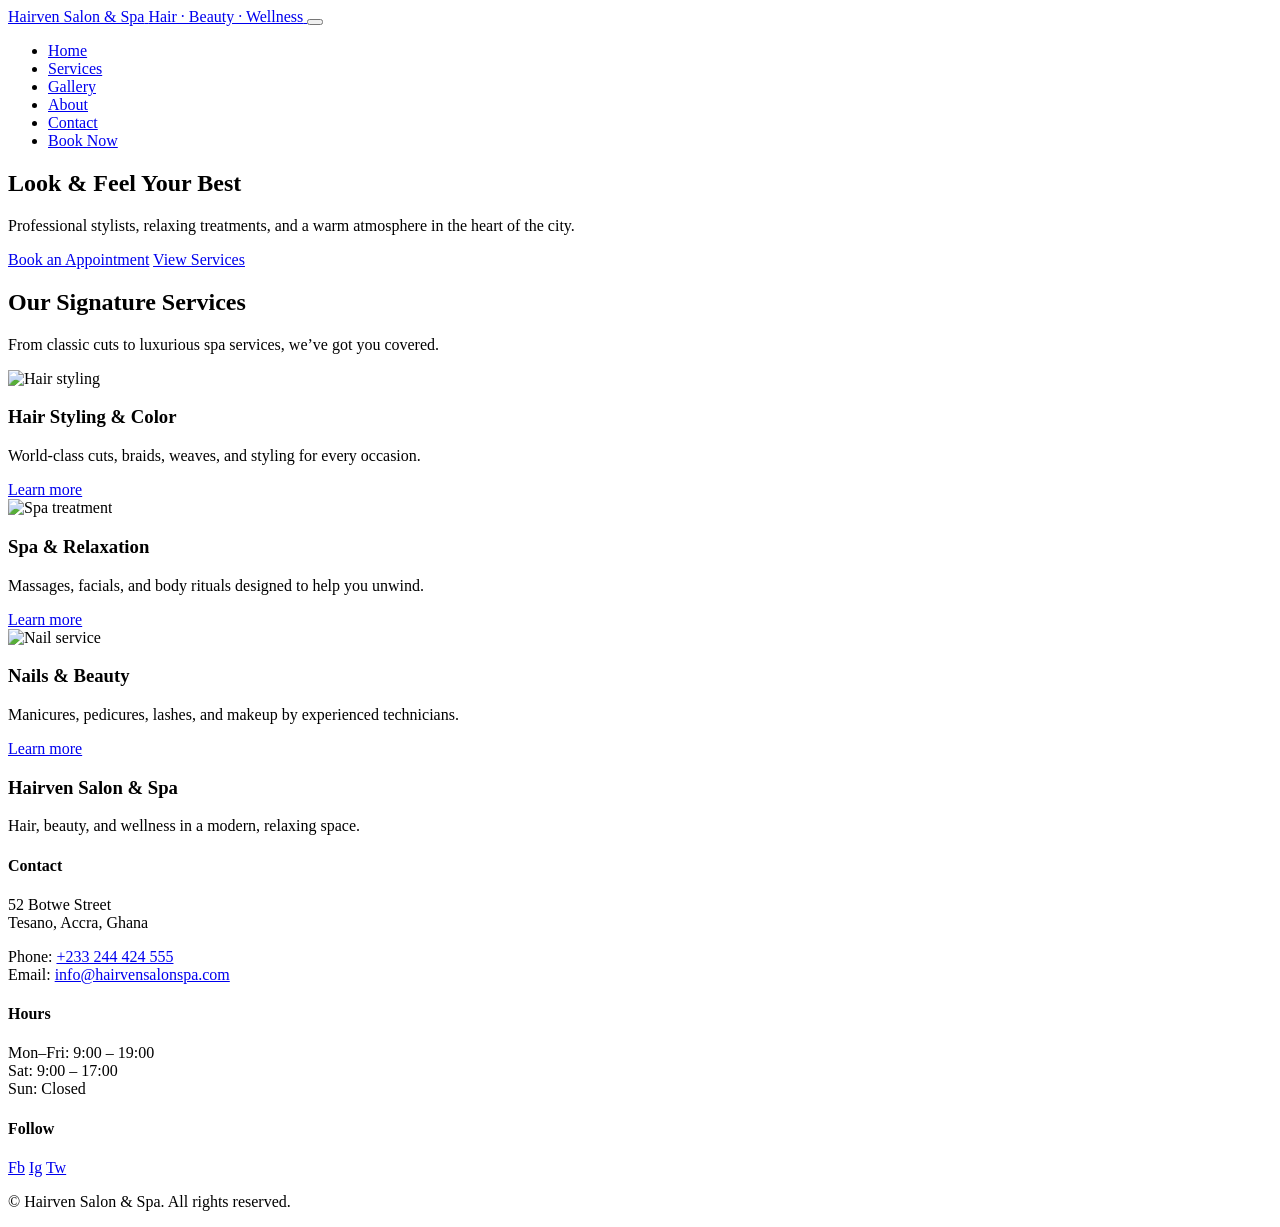
==== index.html @ 0d7adebd "Add signature services section for homepage" ====
<!DOCTYPE html>
<html lang="en">
<head>
  <meta charset="UTF-8" />
  <title>Hairven Salon & Spa – Home</title>
  <meta name="viewport" content="width=device-width, initial-scale=1" />
  <meta name="description" content="Premium salon and spa services for hair, beauty, and wellness." />

  <link rel="stylesheet" href="css/style.css" />
</head>
<body>

  <!-- Navbar -->
  <header class="site-header">
    <div class="container header-inner">
      <a href="index.html" class="logo">
        <span class="logo-main">Hairven Salon &amp; Spa</span>
        <span class="logo-sub">Hair · Beauty · Wellness</span>
      </a>

      <button class="nav-toggle" aria-label="Open navigation" aria-expanded="false">
        <span class="nav-toggle-bar"></span>
        <span class="nav-toggle-bar"></span>
        <span class="nav-toggle-bar"></span>
      </button>

      <nav class="site-nav" aria-label="Main navigation">
        <ul>
          <li><a href="index.html" class="active">Home</a></li>
          <li><a href="services.html">Services</a></li>
          <li><a href="gallery.html">Gallery</a></li>
          <li><a href="about.html">About</a></li>
          <li><a href="contact.html">Contact</a></li>
          <li><a href="booking.html" class="btn btn-small">Book Now</a></li>
        </ul>
      </nav>
    </div>
  </header>

  <!-- Hero section -->
  <section class="hero">
    <div class="hero-overlay"></div>
    <div class="container hero-content">
      <h1>Look &amp; Feel Your Best</h1>
      <p>Professional stylists, relaxing treatments, and a warm atmosphere in the heart of the city.</p>
      <div class="hero-actions">
        <a href="booking.html" class="btn">Book an Appointment</a>
        <a href="services.html" class="btn btn-outline">View Services</a>
      </div>
    </div>
  </section>

   <!-- Highlights / Key services -->
  <section class="section">
    <div class="container">
      <header class="section-header">
        <h2>Our Signature Services</h2>
        <p>From classic cuts to luxurious spa services, we’ve got you covered.</p>
      </header>

      <div class="cards-grid">
        <article class="card">
          <img src="images/service-hair.jpg" alt="Hair styling" />
          <div class="card-body">
            <h3>Hair Styling &amp; Color</h3>
            <p>World-class cuts, braids, weaves, and styling for every occasion.</p>
            <a href="services.html#hair" class="card-link">Learn more</a>
          </div>
        </article>

        <article class="card">
          <img src="images/service-spa.jpg" alt="Spa treatment" />
          <div class="card-body">
            <h3>Spa &amp; Relaxation</h3>
            <p>Massages, facials, and body rituals designed to help you unwind.</p>
            <a href="services.html#spa" class="card-link">Learn more</a>
          </div>
        </article>

        <article class="card">
          <img src="images/service-nails.jpg" alt="Nail service" />
          <div class="card-body">
            <h3>Nails &amp; Beauty</h3>
            <p>Manicures, pedicures, lashes, and makeup by experienced technicians.</p>
            <a href="services.html#beauty" class="card-link">Learn more</a>
          </div>
        </article>
      </div>
    </div>
  </section>

  <!-- Footer -->
  <footer class="site-footer">
    <div class="container footer-inner">
      <div class="footer-col">
        <h3>Hairven Salon &amp; Spa</h3>
        <p>Hair, beauty, and wellness in a modern, relaxing space.</p>
      </div>

      <div class="footer-col">
        <h4>Contact</h4>
        <p>52 Botwe Street<br />Tesano, Accra, Ghana</p>
        <p>Phone: <a href="tel:+233244424555">+233 244 424 555</a><br />Email: <a href="mailto:info@hairvensalonspa.com">info@hairvensalonspa.com</a></p>
      </div>

      <div class="footer-col">
        <h4>Hours</h4>
        <p>Mon–Fri: 9:00 – 19:00<br />Sat: 9:00 – 17:00<br />Sun: Closed</p>
      </div>

      <div class="footer-col">
        <h4>Follow</h4>
        <div class="footer-social">
          <a href="https://facebook.com/hairvensalonspa" aria-label="Facebook">Fb</a>
          <a href="https://instagram.com/hairvensalonspa" aria-label="Instagram">Ig</a>
          <a href="https://twitter.com/hairvensalonspa" aria-label="Twitter">Tw</a>
        </div>
      </div>
    </div>

    <div class="footer-bottom">
      <div class="container">
        <p>&copy; <span id="year"></span> Hairven Salon &amp; Spa. All rights reserved.</p>
      </div>
    </div>
  </footer>

  <script src="js/script.js"></script>
</body>
</html>
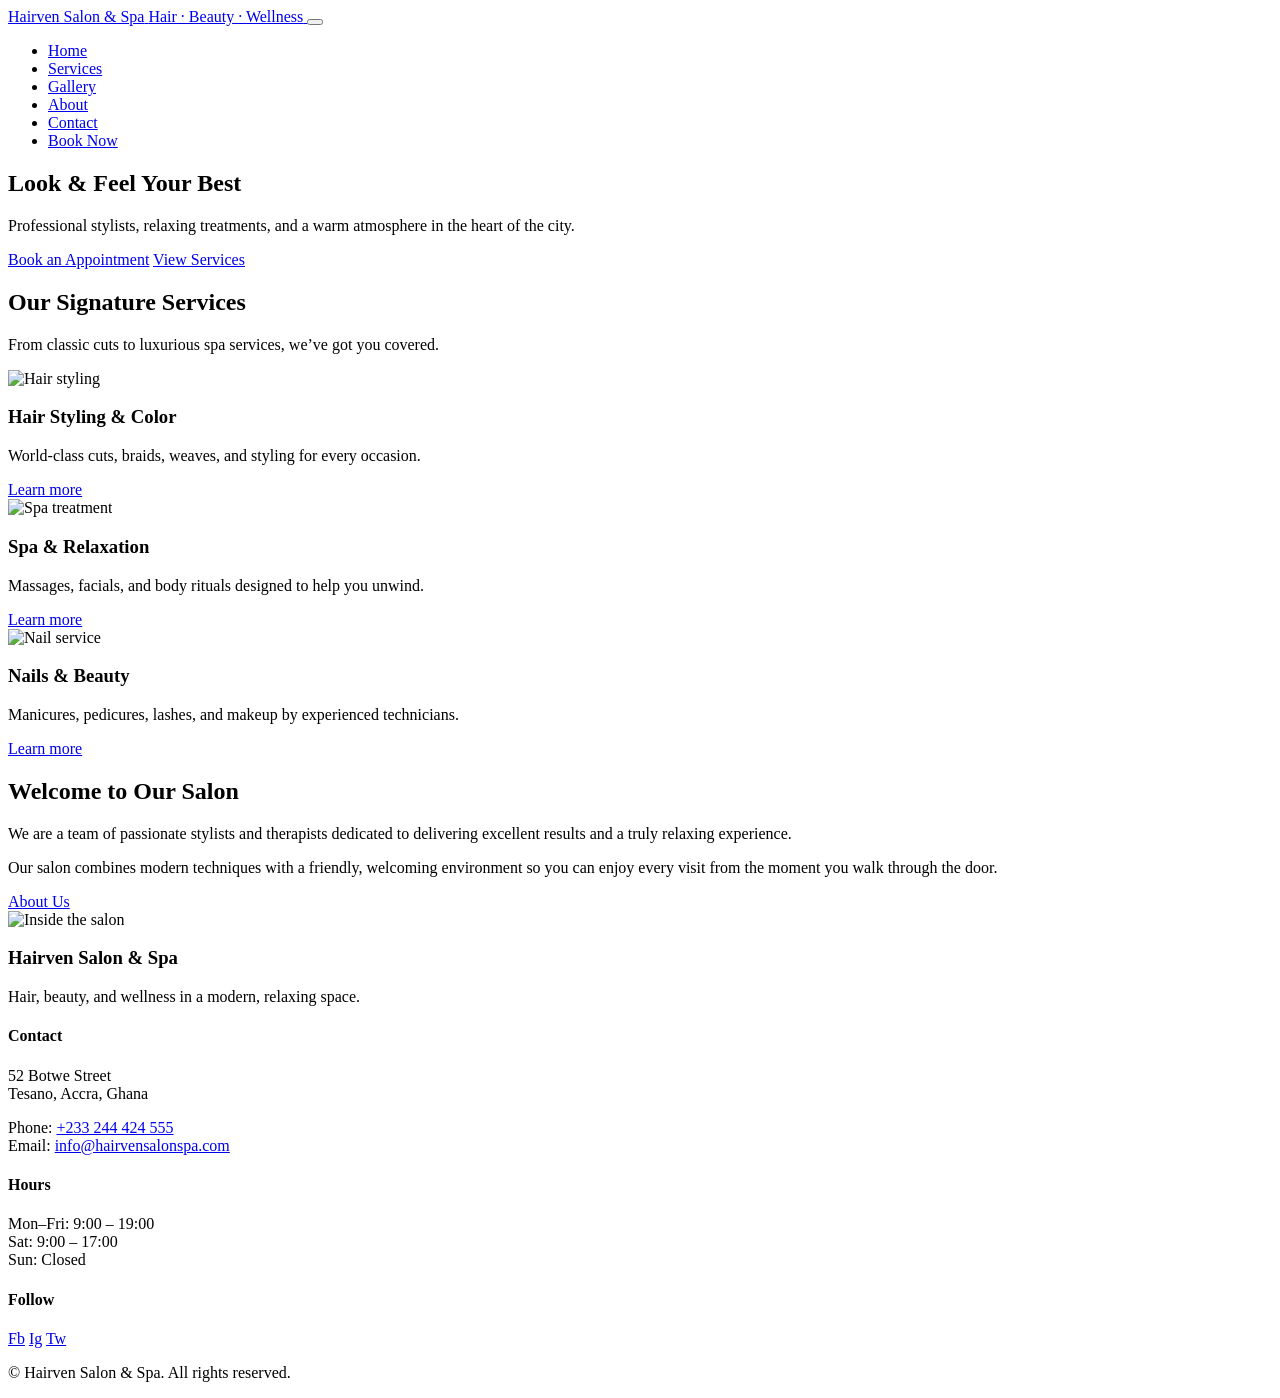
==== commit a771ffc6: "Add about us preview section" ====
--- a/index.html
+++ b/index.html
@@ -50,7 +50,7 @@
     </div>
   </section>
 
-   <!-- Highlights / Key services -->
+   <!-- Signature services -->
   <section class="section">
     <div class="container">
       <header class="section-header">
@@ -85,6 +85,27 @@
             <a href="services.html#beauty" class="card-link">Learn more</a>
           </div>
         </article>
+      </div>
+    </div>
+  </section>
+
+    <!-- About preview -->
+  <section class="section section-alt">
+    <div class="container split">
+      <div class="split-text">
+        <h2>Welcome to Our Salon</h2>
+        <p>
+          We are a team of passionate stylists and therapists dedicated to delivering
+          excellent results and a truly relaxing experience.
+        </p>
+        <p>
+          Our salon combines modern techniques with a friendly, welcoming environment
+          so you can enjoy every visit from the moment you walk through the door.
+        </p>
+        <a href="about.html" class="btn btn-outline">About Us</a>
+      </div>
+      <div class="split-media">
+        <img src="images/about-preview.jpg" alt="Inside the salon" />
       </div>
     </div>
   </section>
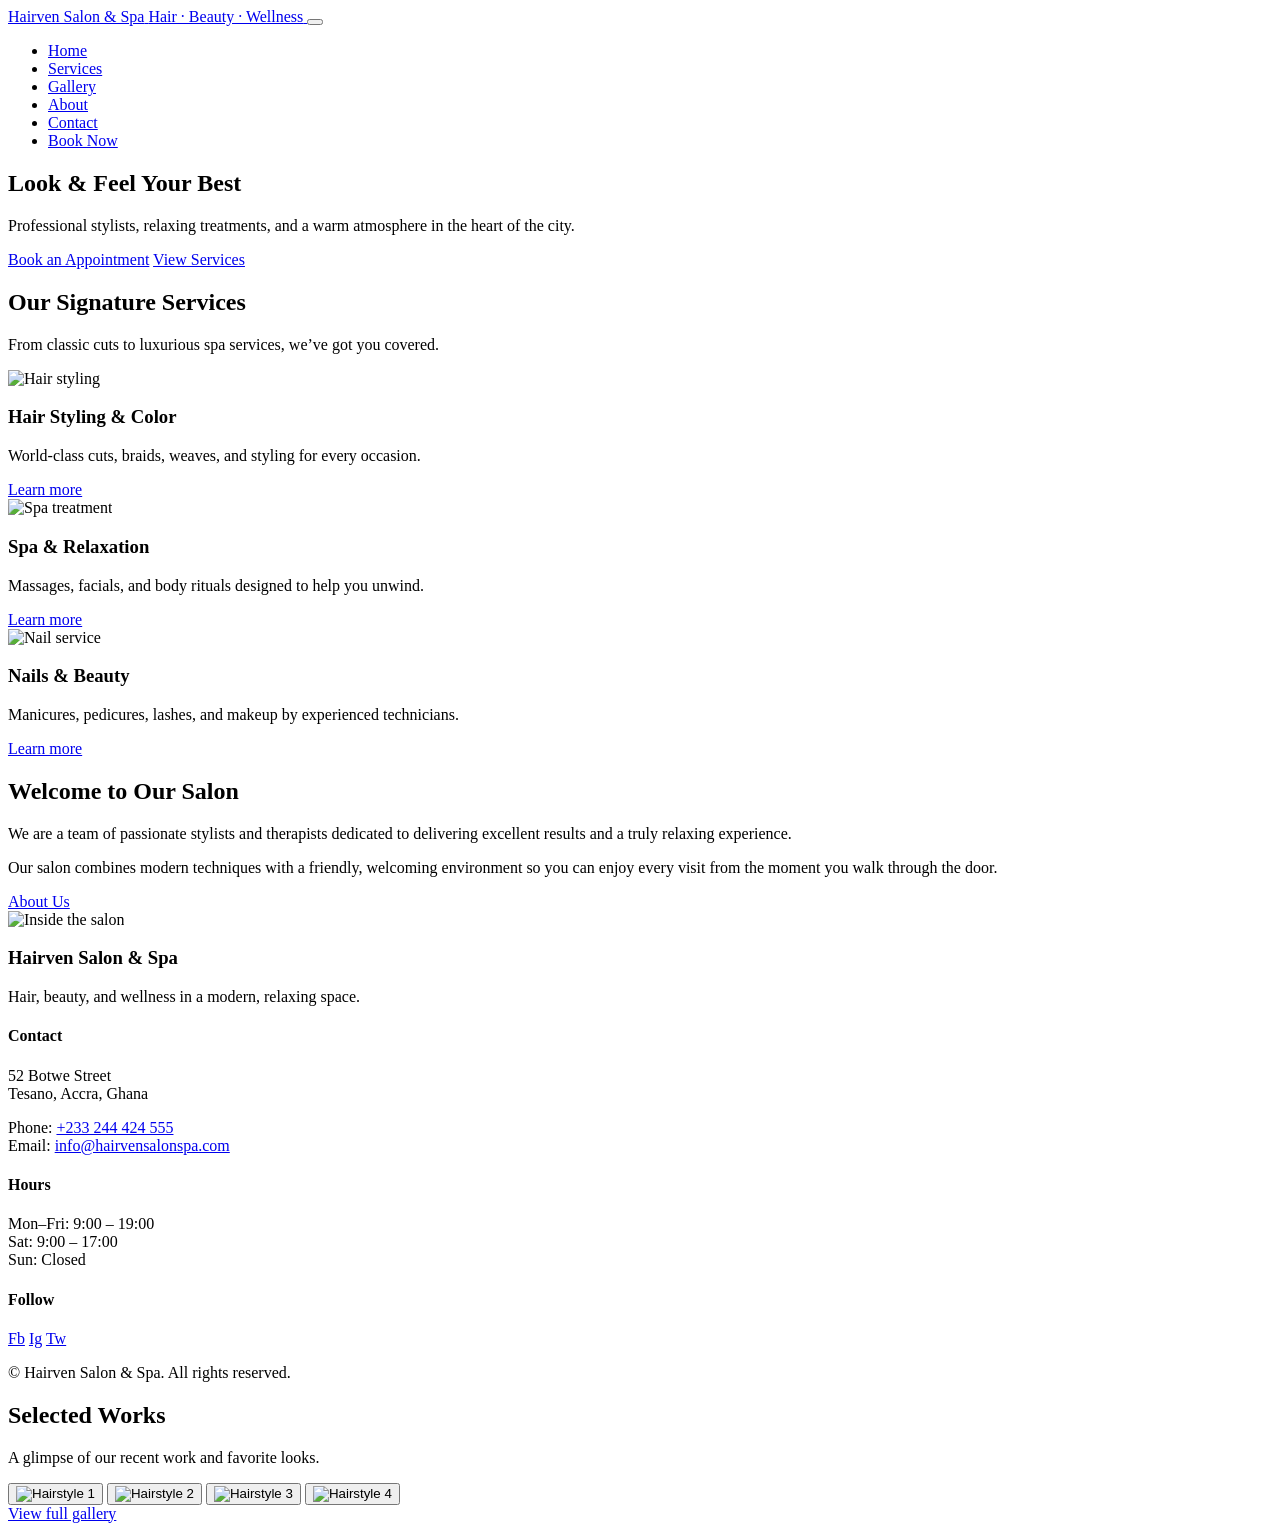
==== commit c9414ab5: "Add mini gallery of selected works to homepage" ====
--- a/index.html
+++ b/index.html
@@ -89,7 +89,7 @@
     </div>
   </section>
 
-    <!-- About preview -->
+    <!-- About Us preview -->
   <section class="section section-alt">
     <div class="container split">
       <div class="split-text">
@@ -146,6 +146,33 @@
     </div>
   </footer>
 
+    <!-- Mini Gallery -->
+  <section class="section">
+    <div class="container">
+      <header class="section-header">
+        <h2>Selected Works</h2>
+        <p>A glimpse of our recent work and favorite looks.</p>
+      </header>
+      <div class="gallery-row">
+        <button class="gallery-thumb" data-gallery="home" data-index="0">
+          <img src="images/gallery-1.jpg" alt="Hairstyle 1" />
+        </button>
+        <button class="gallery-thumb" data-gallery="home" data-index="1">
+          <img src="images/gallery-2.jpg" alt="Hairstyle 2" />
+        </button>
+        <button class="gallery-thumb" data-gallery="home" data-index="2">
+          <img src="images/gallery-3.jpg" alt="Hairstyle 3" />
+        </button>
+        <button class="gallery-thumb" data-gallery="home" data-index="3">
+          <img src="images/gallery-4.jpg" alt="Hairstyle 4" />
+        </button>
+      </div>
+      <div class="text-center">
+        <a href="gallery.html" class="btn btn-outline">View full gallery</a>
+      </div>
+    </div>
+  </section>
+
   <script src="js/script.js"></script>
 </body>
 </html>
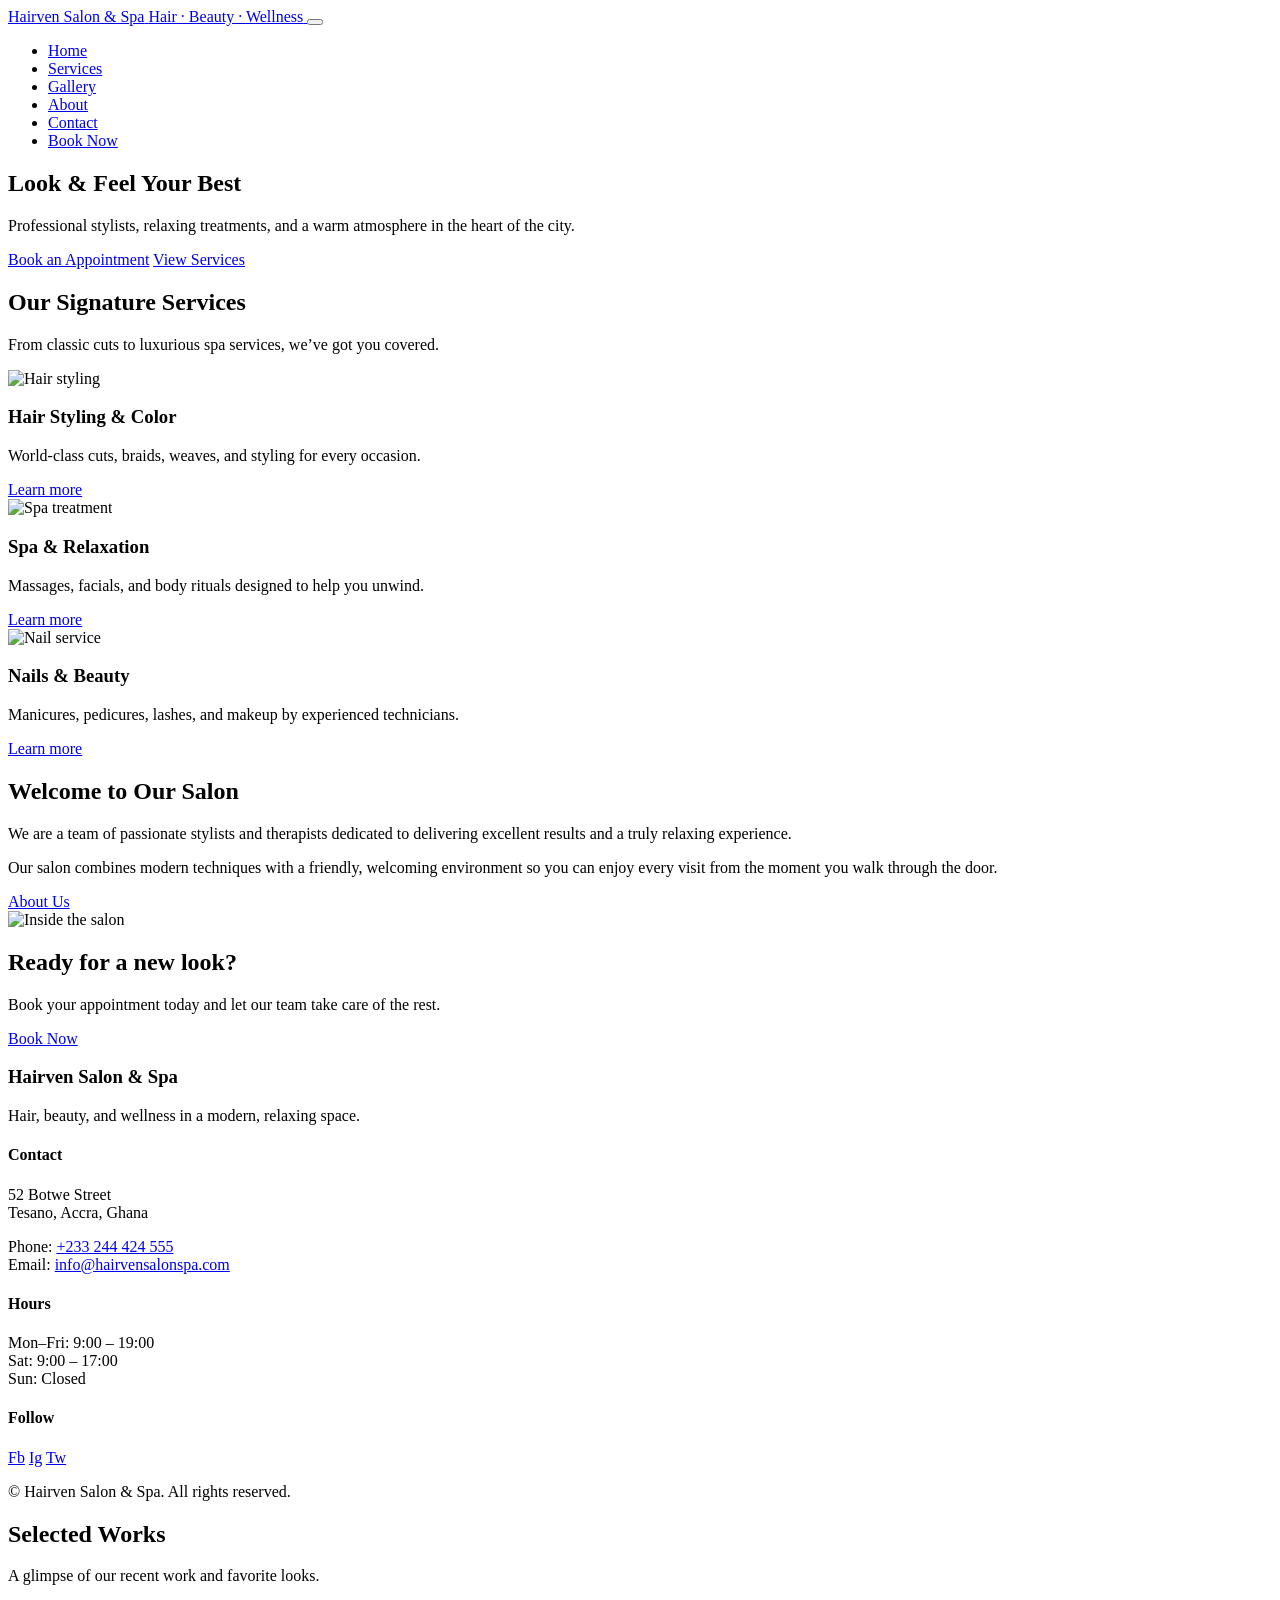
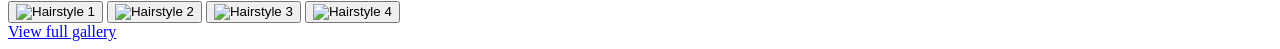
==== commit aae8600c: "Add CTA section on homepage" ====
--- a/index.html
+++ b/index.html
@@ -110,6 +110,18 @@
     </div>
   </section>
 
+
+  <!-- Call to action -->
+  <section class="section cta-section">
+    <div class="container cta-inner">
+      <div>
+        <h2>Ready for a new look?</h2>
+        <p>Book your appointment today and let our team take care of the rest.</p>
+      </div>
+      <a href="booking.html" class="btn btn-light">Book Now</a>
+    </div>
+  </section>
+
   <!-- Footer -->
   <footer class="site-footer">
     <div class="container footer-inner">
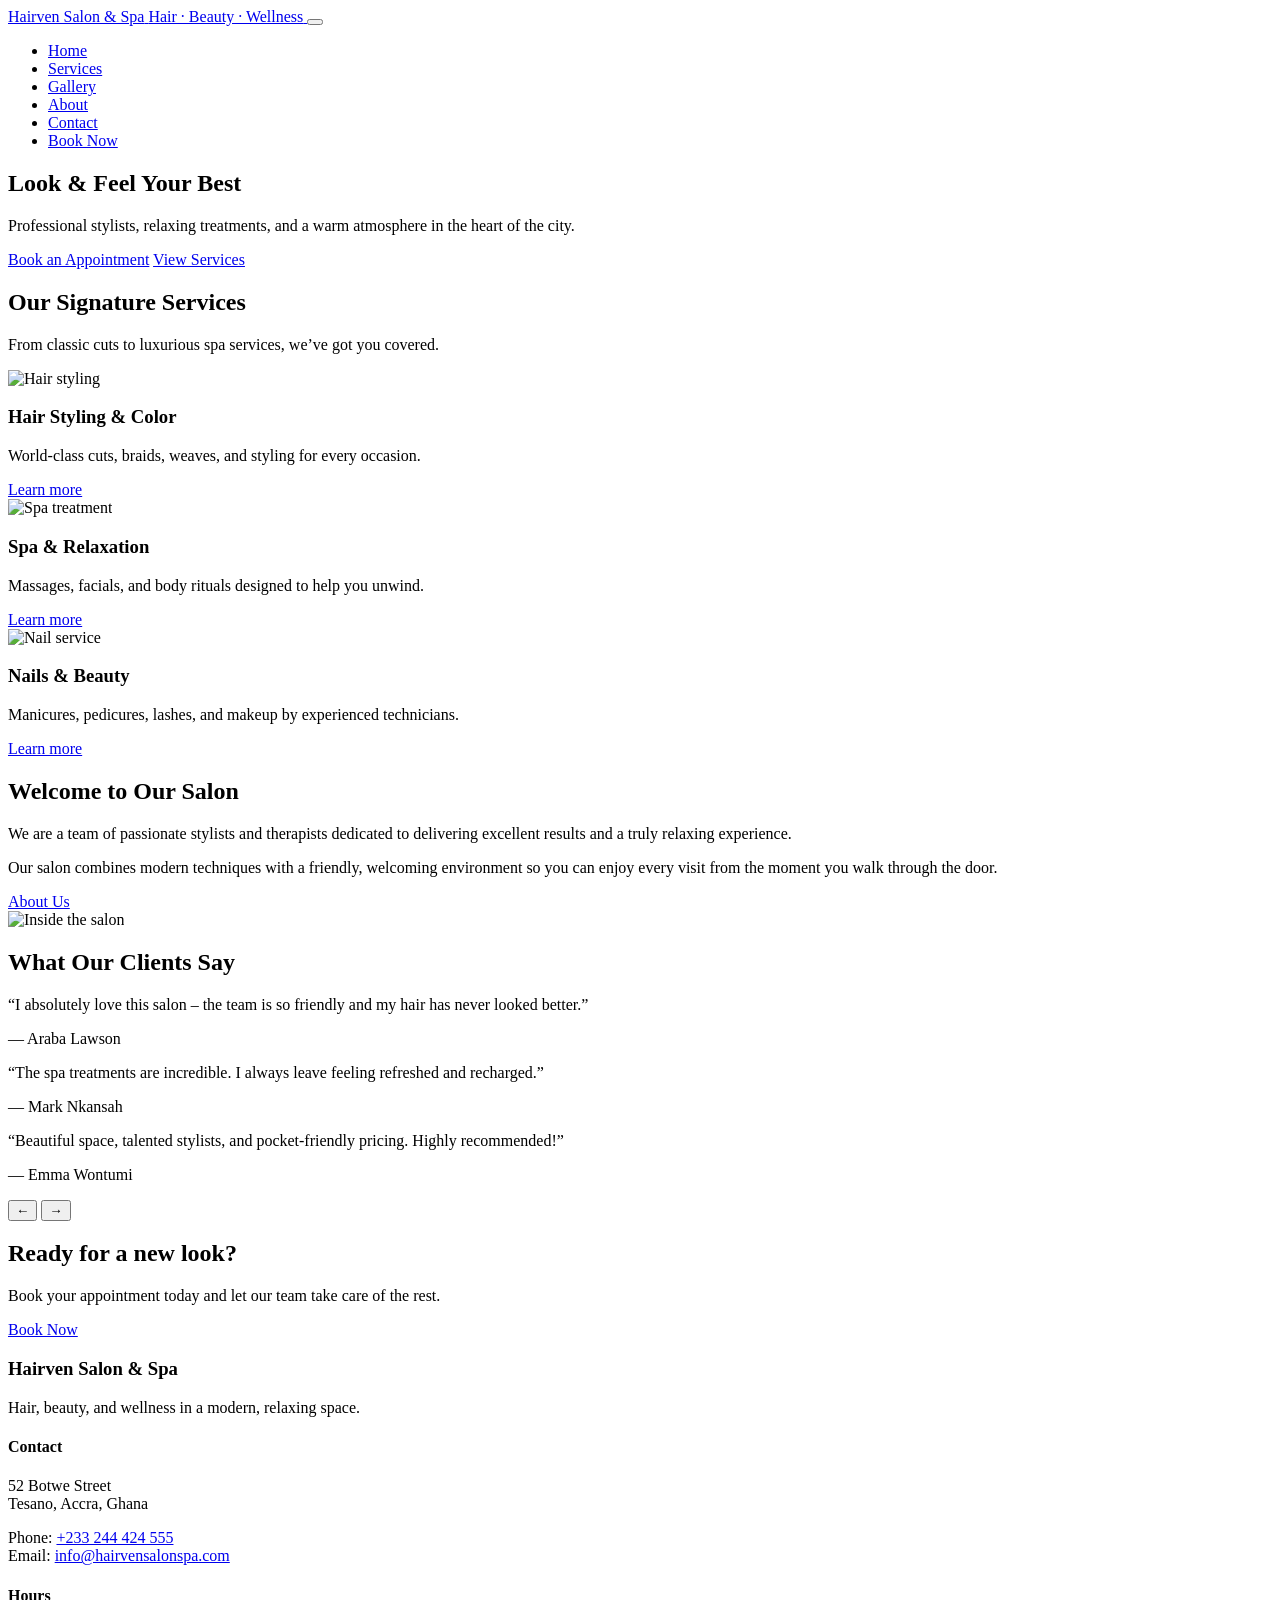
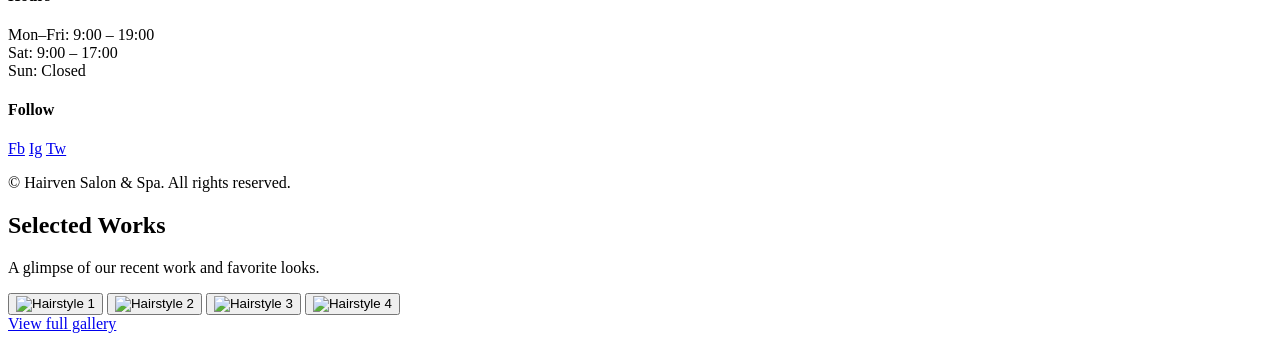
==== commit 9eab6487: "Add testimonial section to homepage" ====
--- a/index.html
+++ b/index.html
@@ -110,6 +110,43 @@
     </div>
   </section>
 
+  <!-- Testimonials -->
+  <section class="section section-alt">
+    <div class="container">
+      <header class="section-header">
+        <h2>What Our Clients Say</h2>
+      </header>
+
+      <div class="testimonial-slider" data-slider>
+        <article class="testimonial-slide active">
+          <p class="testimonial-text">
+            “I absolutely love this salon – the team is so friendly and my hair has never looked better.”
+          </p>
+          <p class="testimonial-author">— Araba Lawson</p>
+        </article>
+
+        <article class="testimonial-slide">
+          <p class="testimonial-text">
+            “The spa treatments are incredible. I always leave feeling refreshed and recharged.”
+          </p>
+          <p class="testimonial-author">— Mark Nkansah</p>
+        </article>
+
+        <article class="testimonial-slide">
+          <p class="testimonial-text">
+            “Beautiful space, talented stylists, and pocket-friendly pricing. Highly recommended!”
+          </p>
+          <p class="testimonial-author">— Emma Wontumi</p>
+        </article>
+
+        <div class="testimonial-controls">
+          <button class="slider-prev" aria-label="Previous testimonial">&larr;</button>
+          <button class="slider-next" aria-label="Next testimonial">&rarr;</button>
+        </div>
+      </div>
+    </div>
+  </section>
+
 
   <!-- Call to action -->
   <section class="section cta-section">
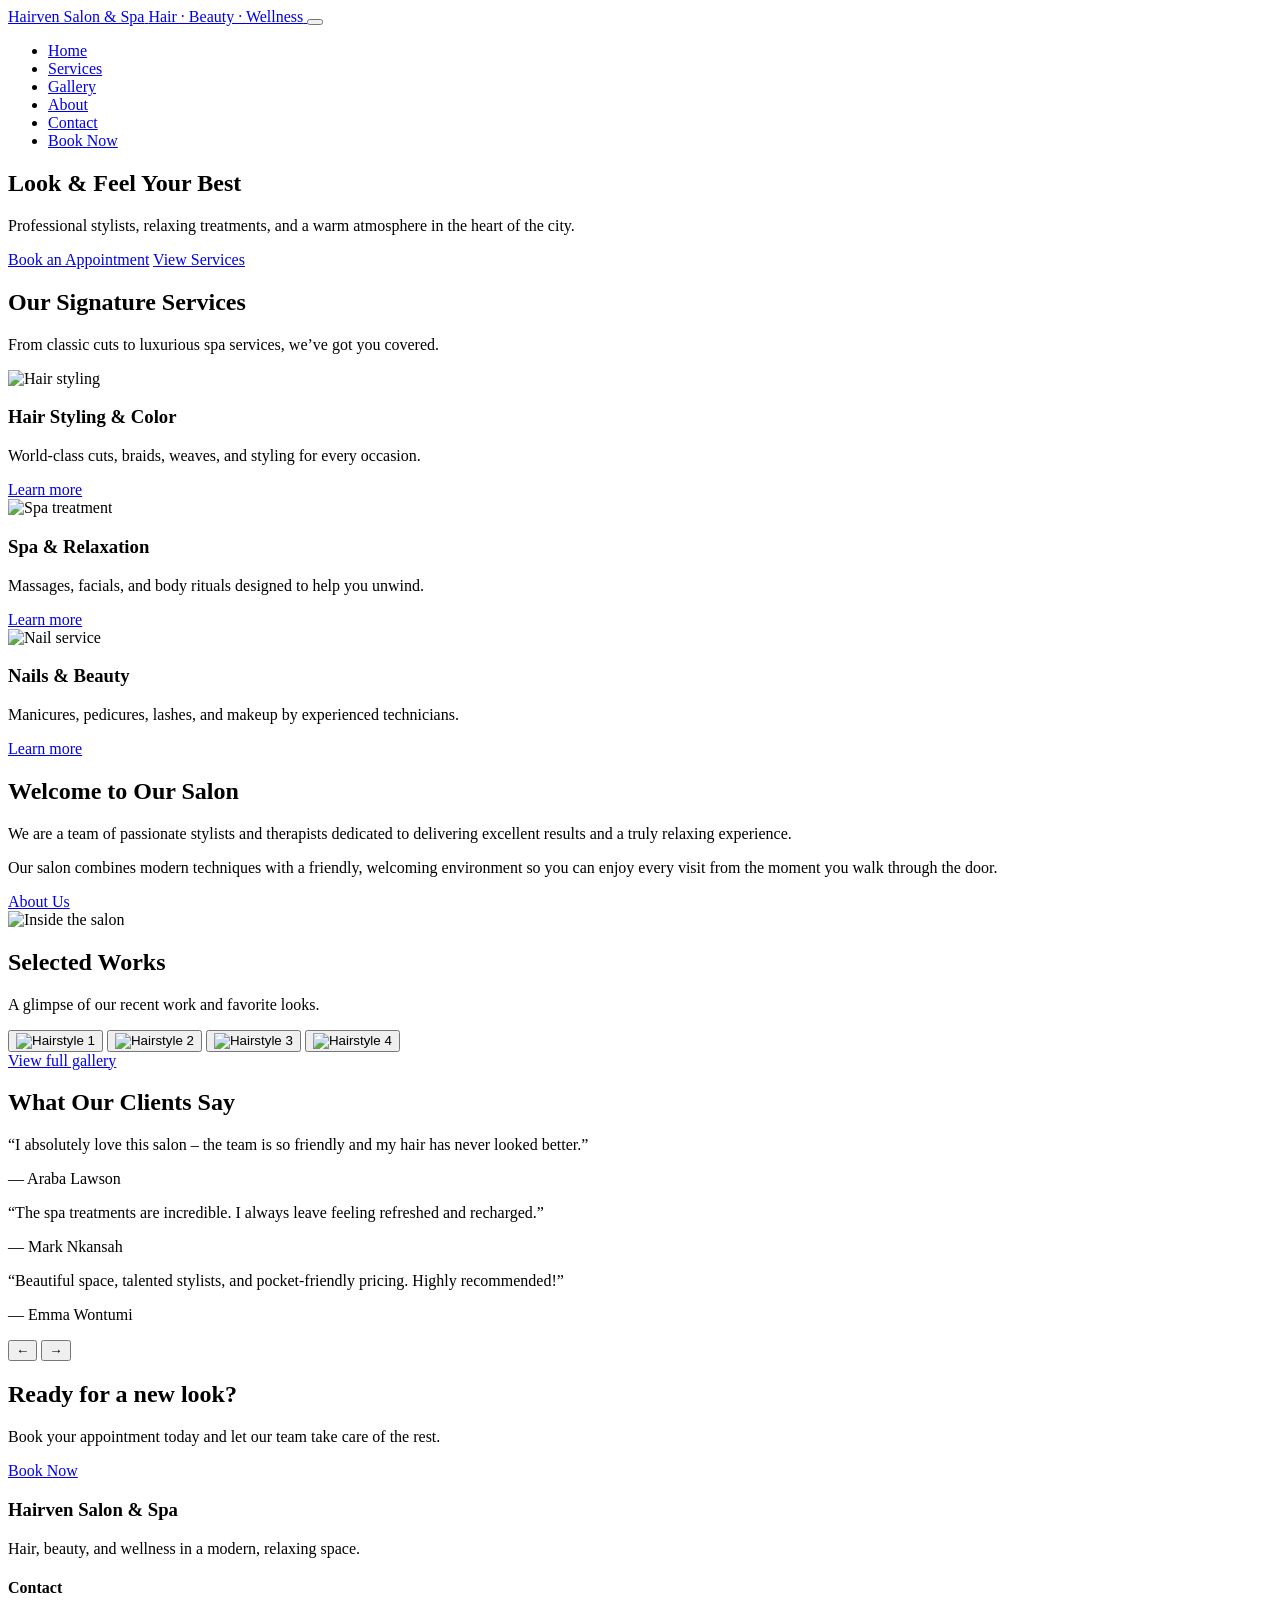
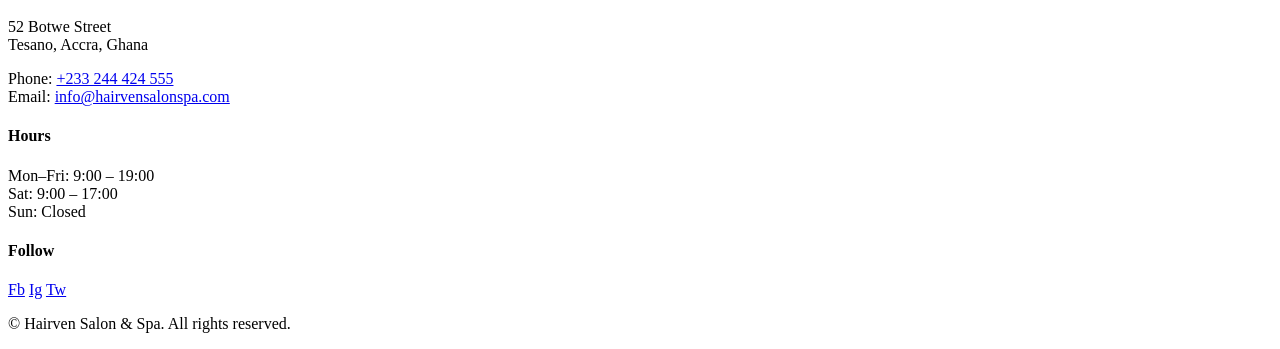
==== commit 8311ba6e: "Fix position of mini gallery" ====
--- a/index.html
+++ b/index.html
@@ -110,91 +110,6 @@
     </div>
   </section>
 
-  <!-- Testimonials -->
-  <section class="section section-alt">
-    <div class="container">
-      <header class="section-header">
-        <h2>What Our Clients Say</h2>
-      </header>
-
-      <div class="testimonial-slider" data-slider>
-        <article class="testimonial-slide active">
-          <p class="testimonial-text">
-            “I absolutely love this salon – the team is so friendly and my hair has never looked better.”
-          </p>
-          <p class="testimonial-author">— Araba Lawson</p>
-        </article>
-
-        <article class="testimonial-slide">
-          <p class="testimonial-text">
-            “The spa treatments are incredible. I always leave feeling refreshed and recharged.”
-          </p>
-          <p class="testimonial-author">— Mark Nkansah</p>
-        </article>
-
-        <article class="testimonial-slide">
-          <p class="testimonial-text">
-            “Beautiful space, talented stylists, and pocket-friendly pricing. Highly recommended!”
-          </p>
-          <p class="testimonial-author">— Emma Wontumi</p>
-        </article>
-
-        <div class="testimonial-controls">
-          <button class="slider-prev" aria-label="Previous testimonial">&larr;</button>
-          <button class="slider-next" aria-label="Next testimonial">&rarr;</button>
-        </div>
-      </div>
-    </div>
-  </section>
-
-
-  <!-- Call to action -->
-  <section class="section cta-section">
-    <div class="container cta-inner">
-      <div>
-        <h2>Ready for a new look?</h2>
-        <p>Book your appointment today and let our team take care of the rest.</p>
-      </div>
-      <a href="booking.html" class="btn btn-light">Book Now</a>
-    </div>
-  </section>
-
-  <!-- Footer -->
-  <footer class="site-footer">
-    <div class="container footer-inner">
-      <div class="footer-col">
-        <h3>Hairven Salon &amp; Spa</h3>
-        <p>Hair, beauty, and wellness in a modern, relaxing space.</p>
-      </div>
-
-      <div class="footer-col">
-        <h4>Contact</h4>
-        <p>52 Botwe Street<br />Tesano, Accra, Ghana</p>
-        <p>Phone: <a href="tel:+233244424555">+233 244 424 555</a><br />Email: <a href="mailto:info@hairvensalonspa.com">info@hairvensalonspa.com</a></p>
-      </div>
-
-      <div class="footer-col">
-        <h4>Hours</h4>
-        <p>Mon–Fri: 9:00 – 19:00<br />Sat: 9:00 – 17:00<br />Sun: Closed</p>
-      </div>
-
-      <div class="footer-col">
-        <h4>Follow</h4>
-        <div class="footer-social">
-          <a href="https://facebook.com/hairvensalonspa" aria-label="Facebook">Fb</a>
-          <a href="https://instagram.com/hairvensalonspa" aria-label="Instagram">Ig</a>
-          <a href="https://twitter.com/hairvensalonspa" aria-label="Twitter">Tw</a>
-        </div>
-      </div>
-    </div>
-
-    <div class="footer-bottom">
-      <div class="container">
-        <p>&copy; <span id="year"></span> Hairven Salon &amp; Spa. All rights reserved.</p>
-      </div>
-    </div>
-  </footer>
-
     <!-- Mini Gallery -->
   <section class="section">
     <div class="container">
@@ -222,6 +137,91 @@
     </div>
   </section>
 
+  <!-- Testimonials -->
+  <section class="section section-alt">
+    <div class="container">
+      <header class="section-header">
+        <h2>What Our Clients Say</h2>
+      </header>
+
+      <div class="testimonial-slider" data-slider>
+        <article class="testimonial-slide active">
+          <p class="testimonial-text">
+            “I absolutely love this salon – the team is so friendly and my hair has never looked better.”
+          </p>
+          <p class="testimonial-author">— Araba Lawson</p>
+        </article>
+
+        <article class="testimonial-slide">
+          <p class="testimonial-text">
+            “The spa treatments are incredible. I always leave feeling refreshed and recharged.”
+          </p>
+          <p class="testimonial-author">— Mark Nkansah</p>
+        </article>
+
+        <article class="testimonial-slide">
+          <p class="testimonial-text">
+            “Beautiful space, talented stylists, and pocket-friendly pricing. Highly recommended!”
+          </p>
+          <p class="testimonial-author">— Emma Wontumi</p>
+        </article>
+
+        <div class="testimonial-controls">
+          <button class="slider-prev" aria-label="Previous testimonial">&larr;</button>
+          <button class="slider-next" aria-label="Next testimonial">&rarr;</button>
+        </div>
+      </div>
+    </div>
+  </section>
+
+
+  <!-- Call to action -->
+  <section class="section cta-section">
+    <div class="container cta-inner">
+      <div>
+        <h2>Ready for a new look?</h2>
+        <p>Book your appointment today and let our team take care of the rest.</p>
+      </div>
+      <a href="booking.html" class="btn btn-light">Book Now</a>
+    </div>
+  </section>
+
+  <!-- Footer -->
+  <footer class="site-footer">
+    <div class="container footer-inner">
+      <div class="footer-col">
+        <h3>Hairven Salon &amp; Spa</h3>
+        <p>Hair, beauty, and wellness in a modern, relaxing space.</p>
+      </div>
+
+      <div class="footer-col">
+        <h4>Contact</h4>
+        <p>52 Botwe Street<br />Tesano, Accra, Ghana</p>
+        <p>Phone: <a href="tel:+233244424555">+233 244 424 555</a><br />Email: <a href="mailto:info@hairvensalonspa.com">info@hairvensalonspa.com</a></p>
+      </div>
+
+      <div class="footer-col">
+        <h4>Hours</h4>
+        <p>Mon–Fri: 9:00 – 19:00<br />Sat: 9:00 – 17:00<br />Sun: Closed</p>
+      </div>
+
+      <div class="footer-col">
+        <h4>Follow</h4>
+        <div class="footer-social">
+          <a href="https://facebook.com/hairvensalonspa" aria-label="Facebook">Fb</a>
+          <a href="https://instagram.com/hairvensalonspa" aria-label="Instagram">Ig</a>
+          <a href="https://twitter.com/hairvensalonspa" aria-label="Twitter">Tw</a>
+        </div>
+      </div>
+    </div>
+
+    <div class="footer-bottom">
+      <div class="container">
+        <p>&copy; <span id="year"></span> Hairven Salon &amp; Spa. All rights reserved.</p>
+      </div>
+    </div>
+  </footer>
+
   <script src="js/script.js"></script>
 </body>
 </html>
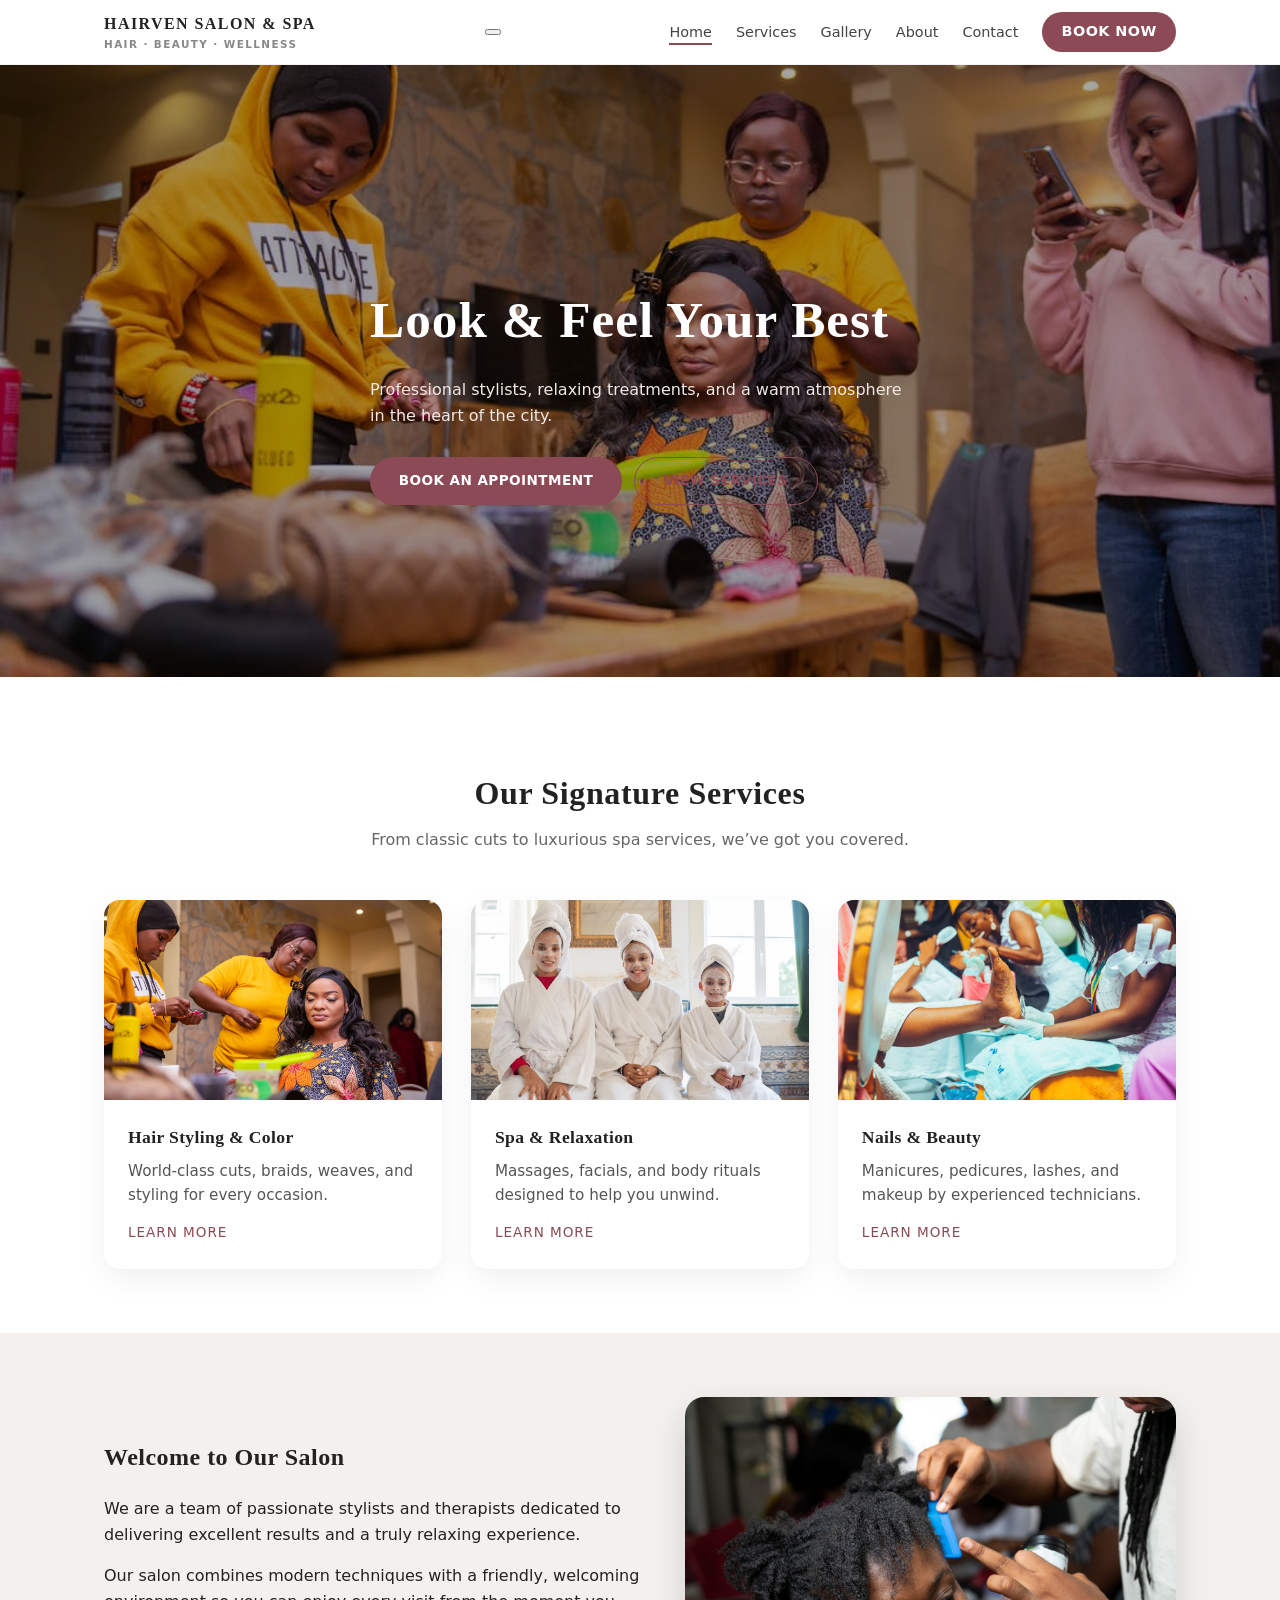
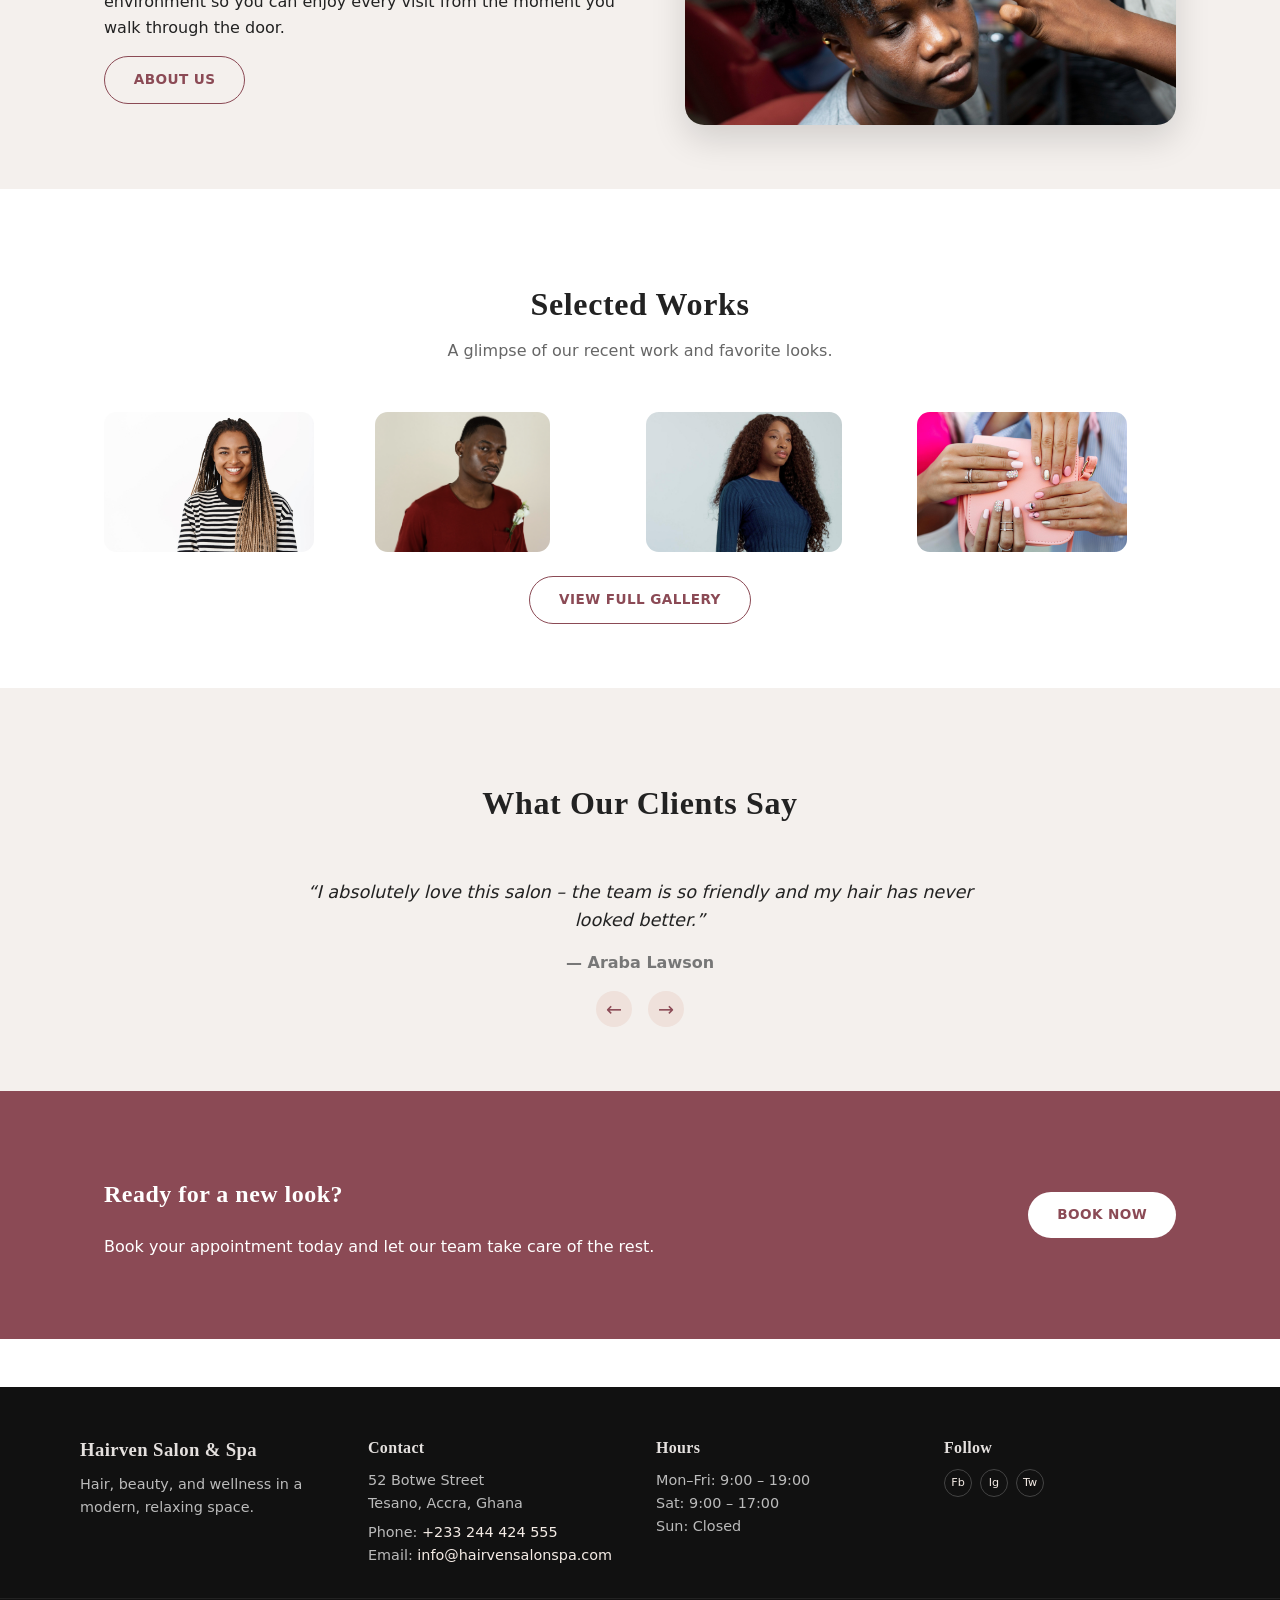
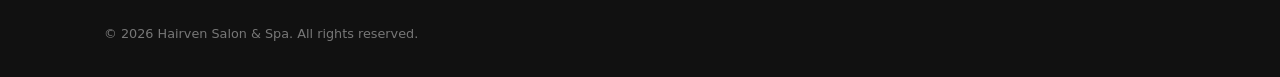
==== commit 4241f8a3: "Fix issue of gallery lightbox not opening on homepage and gallery page" ====
--- a/index.html
+++ b/index.html
@@ -223,5 +223,11 @@
   </footer>
 
   <script src="js/script.js"></script>
+  <div class="lightbox" data-lightbox>
+    <button class="lightbox-close" aria-label="Close lightbox">&times;</button>
+    <button class="lightbox-prev" aria-label="Previous image">&larr;</button>
+    <img class="lightbox-image" src="" alt="" />
+    <button class="lightbox-next" aria-label="Next image">&rarr;</button>
+  </div>
 </body>
-</html>+</html>
--- a/css/style.css
+++ b/css/style.css
@@ -0,0 +1,817 @@
+/* Base Styles */
+*,
+*::before,
+*::after {
+  box-sizing: border-box;
+}
+
+html {
+  scroll-behavior: smooth;
+}
+
+body {
+  margin: 0;
+  font-family: -apple-system, BlinkMacSystemFont, "Segoe UI", system-ui, sans-serif;
+  color: #222222;
+  background-color: #ffffff;
+  line-height: 1.6;
+}
+
+/* Headings */
+h1,
+h2,
+h3,
+h4 {
+  font-family: "Georgia", "Times New Roman", serif;
+  letter-spacing: 0.02em;
+}
+
+img {
+  max-width: 100%;
+  display: block;
+}
+
+a {
+  color: inherit;
+  text-decoration: none;
+}
+
+ul,
+ol {
+  margin: 0;
+  padding: 0;
+  list-style: none;
+}
+
+button,
+input,
+select,
+textarea {
+  font-family: inherit;
+}
+
+/* Layout Helpers */
+.container {
+  width: 100%;
+  max-width: 1120px;
+  margin: 0 auto;
+  padding: 0 1.5rem;
+}
+
+.section {
+  padding: 4rem 0;
+}
+
+.section-alt {
+  background-color: #f4f0ed;
+}
+
+.section-header {
+  text-align: center;
+  margin-bottom: 3rem;
+}
+
+.section-header h2 {
+  font-size: 2rem;
+  margin-bottom: 0.5rem;
+}
+
+.section-header p {
+  max-width: 560px;
+  margin: 0 auto;
+  color: #666666;
+}
+
+.page-hero {
+  padding: 4rem 0 2.5rem;
+  background-color: #f5f1ee;
+  text-align: left;
+}
+
+.page-hero h1 {
+  font-size: 2.4rem;
+  margin-bottom: 0.4rem;
+}
+
+.page-hero p {
+  color: #555555;
+}
+
+/* Buttons */
+.btn {
+  display: inline-flex;
+  align-items: center;
+  justify-content: center;
+  padding: 0.75rem 1.8rem;
+  border-radius: 999px;
+  border: none;
+  background-color: #8b4a55;
+  color: #ffffff;
+  font-weight: 600;
+  letter-spacing: 0.03em;
+  text-transform: uppercase;
+  font-size: 0.85rem;
+  cursor: pointer;
+  transition: background-color 0.2s ease, transform 0.1s ease, box-shadow 0.1s ease;
+}
+
+.btn:hover {
+  background-color: #753c46;
+  box-shadow: 0 6px 14px rgba(0, 0, 0, 0.16);
+  transform: translateY(-1px);
+}
+
+.btn:active {
+  box-shadow: none;
+  transform: translateY(0);
+}
+
+.btn-outline {
+  background-color: transparent;
+  color: #8b4a55;
+  border: 1px solid #8b4a55;
+}
+
+.btn-outline:hover {
+  background-color: #8b4a55;
+  color: #ffffff;
+}
+
+.btn-light {
+  background-color: #ffffff;
+  color: #8b4a55;
+}
+
+.btn-light:hover {
+  background-color: #f4f0ed;
+}
+
+.btn-small {
+  padding: 0.5rem 1.2rem;
+  font-size: 0.8rem;
+}
+
+/* Header & Nav Elements */
+.site-header {
+  position: sticky;
+  top: 0;
+  z-index: 50;
+  background-color: #ffffff;
+  backdrop-filter: blur(12px);
+  border-bottom: 1px solid rgba(0, 0, 0, 0.05);
+}
+
+.header-inner {
+  display: flex;
+  align-items: center;
+  justify-content: space-between;
+  min-height: 64px;
+}
+
+.logo {
+  display: flex;
+  flex-direction: column;
+  font-weight: 700;
+  letter-spacing: 0.09em;
+  text-transform: uppercase;
+}
+
+.logo-main {
+  font-family: "Georgia", "Times New Roman", serif;
+  font-size: 1rem;
+}
+
+.logo-sub {
+  font-size: 0.65rem;
+  color: #888888;
+}
+
+.site-nav ul {
+  display: flex;
+  align-items: center;
+  gap: 1.5rem;
+}
+
+.site-nav a {
+  font-size: 0.9rem;
+  color: #444444;
+  position: relative;
+}
+
+.site-nav a::after {
+  content: "";
+  position: absolute;
+  left: 0;
+  bottom: -0.3rem;
+  width: 0;
+  height: 2px;
+  background-color: #8b4a55;
+  transition: width 0.2s ease;
+}
+
+.site-nav a:hover::after,
+.site-nav a.active::after {
+  width: 100%;
+}
+
+.site-nav .btn-small {
+  color: #ffffff;
+}
+
+/* Hero */
+.hero {
+  position: relative;
+  min-height: 68vh;
+  display: flex;
+  align-items: center;
+  color: #ffffff;
+  background-color: #202020;
+  background-image: url("../images/hero.jpg");
+  background-position: center;
+  background-size: cover;
+}
+
+.hero-overlay {
+  position: absolute;
+  inset: 0;
+  background-color: rgba(0, 0, 0, 0.35);
+}
+
+.hero-content {
+  position: relative;
+  z-index: 1;
+  max-width: 540px;
+  padding: 4rem 0;
+}
+
+.hero-content h1 {
+  font-size: clamp(2.4rem, 4vw, 3.2rem);
+  margin-bottom: 1rem;
+}
+
+.hero-content p {
+  font-size: 1rem;
+  margin-bottom: 1.8rem;
+  color: #f2e8e4;
+}
+
+.hero-actions {
+  display: flex;
+  flex-wrap: wrap;
+  gap: 0.75rem;
+}
+
+/* Cards and Grids */
+.cards-grid {
+  display: grid;
+  grid-template-columns: repeat(3, minmax(0, 1fr));
+  gap: 1.8rem;
+}
+
+.card {
+  background-color: #ffffff;
+  border-radius: 1rem;
+  overflow: hidden;
+  box-shadow: 0 10px 30px rgba(0, 0, 0, 0.06);
+  display: flex;
+  flex-direction: column;
+}
+
+.card img {
+  height: 200px;
+  object-fit: cover;
+}
+
+.card-body {
+  padding: 1.4rem 1.5rem 1.5rem;
+}
+
+.card-body h3 {
+  margin-top: 0;
+  margin-bottom: 0.5rem;
+  font-size: 1.1rem;
+}
+
+.card-body p {
+  margin: 0 0 0.75rem;
+  color: #555555;
+  font-size: 0.95rem;
+}
+
+.card-link {
+  font-size: 0.85rem;
+  text-transform: uppercase;
+  letter-spacing: 0.07em;
+  color: #8b4a55;
+}
+
+/* Split Layout */
+.split {
+  display: grid;
+  grid-template-columns: minmax(0, 1.1fr) minmax(0, 1fr);
+  gap: 2.5rem;
+  align-items: center;
+}
+
+.split-media img {
+  border-radius: 1.2rem;
+  box-shadow: 0 14px 35px rgba(0, 0, 0, 0.14);
+}
+
+/* Gallery (Home Mini Gallery and actual Gallery page) */
+.gallery-row {
+  display: grid;
+  grid-template-columns: repeat(4, minmax(0, 1fr));
+  gap: 0.75rem;
+  margin-bottom: 1.5rem;
+}
+
+.gallery-thumb {
+  border: none;
+  padding: 0;
+  background: none;
+  cursor: pointer;
+}
+
+.gallery-thumb img {
+  border-radius: 0.8rem;
+  object-fit: cover;
+  height: 140px;
+}
+
+.text-center {
+  text-align: center;
+}
+
+.gallery-grid {
+  display: grid;
+  grid-template-columns: repeat(4, minmax(0, 1fr));
+  gap: 1rem;
+}
+
+.gallery-item {
+  border: none;
+  padding: 0;
+  background: none;
+  cursor: pointer;
+}
+
+.gallery-item img {
+  border-radius: 1rem;
+  height: 190px;
+  object-fit: cover;
+}
+
+/* Lightbox */
+.lightbox {
+  position: fixed;
+  inset: 0;
+  background-color: rgba(15, 10, 9, 0.9);
+  display: none;
+  align-items: center;
+  justify-content: center;
+  padding: 1.5rem;
+  z-index: 100;
+}
+
+.lightbox.is-open {
+  display: flex;
+}
+
+.lightbox-image {
+  max-width: 90vw;
+  max-height: 80vh;
+  border-radius: 1rem;
+  box-shadow: 0 20px 60px rgba(0, 0, 0, 0.6);
+}
+
+.lightbox-close,
+.lightbox-prev,
+.lightbox-next {
+  position: absolute;
+  border: none;
+  background: none;
+  color: #ffffff;
+  font-size: 2rem;
+  cursor: pointer;
+}
+
+.lightbox-close {
+  top: 1rem;
+  right: 1.5rem;
+}
+
+.lightbox-prev {
+  left: 1.5rem;
+}
+
+.lightbox-next {
+  right: 1.5rem;
+}
+
+/* Testimonials */
+.testimonial-slider {
+  position: relative;
+  max-width: 720px;
+  margin: 0 auto;
+  text-align: center;
+}
+
+.testimonial-slide {
+  display: none;
+}
+
+.testimonial-slide.active {
+  display: block;
+}
+
+.testimonial-text {
+  font-size: 1.1rem;
+  font-style: italic;
+  margin-bottom: 1rem;
+}
+
+.testimonial-author {
+  font-weight: 600;
+  color: #777777;
+}
+
+.testimonial-controls {
+  display: flex;
+  justify-content: center;
+  gap: 1rem;
+  margin-top: 1rem;
+}
+
+.slider-prev,
+.slider-next {
+  border: none;
+  background-color: #efe1db;
+  color: #8b4a55;
+  border-radius: 999px;
+  width: 36px;
+  height: 36px;
+  cursor: pointer;
+  font-size: 1.2rem;
+}
+
+/* Services List */
+.service-grid {
+  display: grid;
+  grid-template-columns: minmax(0, 1fr);
+  gap: 0.9rem;
+}
+
+.service-item {
+  display: flex;
+  align-items: baseline;
+  justify-content: space-between;
+  padding: 0.9rem 1.1rem;
+  background-color: #ffffff;
+  border-radius: 0.7rem;
+  border: 1px solid #e3d3cc;
+}
+
+.service-item h3 {
+  margin: 0 0 0.2rem;
+  font-size: 1rem;
+}
+
+.service-item p {
+  margin: 0;
+  font-size: 0.9rem;
+  color: #666666;
+}
+
+.service-price {
+  font-weight: 600;
+  margin-left: 1.5rem;
+  white-space: nowrap;
+}
+
+/* Team & List */
+.team-grid {
+  display: grid;
+  grid-template-columns: repeat(3, minmax(0, 1fr));
+  gap: 2rem;
+}
+
+.team-member img {
+  border-radius: 1rem;
+  margin-bottom: 1rem;
+  height: 220px;
+  object-fit: cover;
+}
+
+.team-member h3 {
+  margin: 0 0 0.2rem;
+}
+
+.team-role {
+  margin: 0 0 0.6rem;
+  color: #777777;
+  font-size: 0.9rem;
+}
+
+.feature-list {
+  max-width: 620px;
+  margin: 0 auto;
+  padding-left: 1rem;
+}
+
+.feature-list li {
+  position: relative;
+  margin-bottom: 0.6rem;
+}
+
+.feature-list li::before {
+  content: "•";
+  position: absolute;
+  left: -1rem;
+  color: #8b4a55;
+}
+
+/* Team and List */
+.team-grid {
+  display: grid;
+  grid-template-columns: repeat(3, minmax(0, 1fr));
+  gap: 2rem;
+}
+
+.team-member img {
+  border-radius: 1rem;
+  margin-bottom: 1rem;
+  height: 220px;
+  object-fit: cover;
+}
+
+.team-member h3 {
+  margin: 0 0 0.2rem;
+}
+
+.team-role {
+  margin: 0 0 0.6rem;
+  color: #777777;
+  font-size: 0.9rem;
+}
+
+.feature-list {
+  max-width: 620px;
+  margin: 0 auto;
+  padding-left: 1rem;
+}
+
+.feature-list li {
+  position: relative;
+  margin-bottom: 0.6rem;
+}
+
+.feature-list li::before {
+  content: "•";
+  position: absolute;
+  left: -1rem;
+  color: #8b4a55;
+}
+
+/* Contact and Booking Forms */
+form {
+  width: 100%;
+}
+
+.form-row {
+  display: grid;
+  grid-template-columns: repeat(2, minmax(0, 1fr));
+  gap: 1.2rem;
+}
+
+.form-group {
+  display: flex;
+  flex-direction: column;
+  margin-bottom: 1.1rem;
+}
+
+.form-group label {
+  font-size: 0.9rem;
+  margin-bottom: 0.35rem;
+}
+
+.form-group input,
+.form-group select,
+.form-group textarea {
+  padding: 0.6rem 0.75rem;
+  border-radius: 0.55rem;
+  border: 1px solid #d8c5be;
+  font-size: 0.95rem;
+  transition: border-color 0.15s ease, box-shadow 0.15s ease;
+}
+
+.form-group input:focus,
+.form-group select:focus,
+.form-group textarea:focus {
+  outline: none;
+  border-color: #8b4a55;
+  box-shadow: 0 0 0 2px rgba(139, 74, 85, 0.25);
+}
+
+.form-message {
+  margin-top: 0.75rem;
+  font-size: 0.9rem;
+  min-height: 1.2em;
+}
+
+.form-message.error {
+  color: #b00020;
+}
+
+.form-message.success {
+  color: #1f7a28;
+}
+
+/* CTA Section */
+.cta-section {
+  background-color: #8b4a55;
+  color: #ffffff;
+}
+
+.cta-inner {
+  display: flex;
+  align-items: center;
+  justify-content: space-between;
+  gap: 1.5rem;
+}
+
+/* Footer */
+.site-footer {
+  background-color: #111111;
+  color: #e4e0de;
+  margin-top: 3rem;
+}
+
+.footer-inner {
+  display: grid;
+  grid-template-columns: repeat(4, minmax(0, 1fr));
+  gap: 2rem;
+  padding: 3rem 0 1.5rem;
+}
+
+.footer-col h3,
+.footer-col h4 {
+  margin-top: 0;
+  margin-bottom: 0.5rem;
+}
+
+.footer-col p {
+  margin: 0 0 0.4rem;
+  font-size: 0.9rem;
+  color: #bbbbbb;
+}
+
+.footer-col a {
+  color: #f5ece6;
+}
+
+.footer-social {
+  display: flex;
+  gap: 0.5rem;
+}
+
+.footer-social a {
+  display: inline-flex;
+  width: 28px;
+  height: 28px;
+  align-items: center;
+  justify-content: center;
+  border-radius: 999px;
+  border: 1px solid #444444;
+  font-size: 0.7rem;
+}
+
+.footer-bottom {
+  border-top: 1px solid #222222;
+  padding: 0.8rem 0 1.2rem;
+  font-size: 0.8rem;
+  color: #777777;
+}
+
+/* Utilities */
+.text-center {
+  text-align: center;
+}
+
+/* Responsive */
+@media (max-width: 960px) {
+  .cards-grid {
+    grid-template-columns: repeat(2, minmax(0, 1fr));
+  }
+
+  .team-grid {
+    grid-template-columns: repeat(2, minmax(0, 1fr));
+  }
+
+  .footer-inner {
+    grid-template-columns: repeat(2, minmax(0, 1fr));
+  }
+
+  .gallery-grid,
+  .gallery-row {
+    grid-template-columns: repeat(3, minmax(0, 1fr));
+  }
+
+  .split {
+    grid-template-columns: minmax(0, 1fr);
+  }
+
+  .split-media {
+    order: -1;
+  }
+}
+
+@media (max-width: 768px) {
+  .header-inner {
+    min-height: 56px;
+  }
+
+  .nav-toggle {
+    display: block;
+  }
+
+  .site-nav {
+    position: absolute;
+    inset: 56px 0 auto 0;
+    background-color: #ffffff;
+    border-bottom: 1px solid rgba(0, 0, 0, 0.06);
+    max-height: 0;
+    overflow: hidden;
+    transition: max-height 0.25s ease;
+  }
+
+  .site-nav.is-open {
+    max-height: 260px;
+  }
+
+  .site-nav ul {
+    flex-direction: column;
+    align-items: flex-start;
+    padding: 0.75rem 1.5rem 1rem;
+    gap: 0.75rem;
+  }
+
+  .hero {
+    min-height: 60vh;
+  }
+
+  .hero-content {
+    text-align: center;
+  }
+  .hero-actions {
+    justify-content: center;
+  }
+
+  .cards-grid {
+    grid-template-columns: minmax(0, 1fr);
+  }
+
+  .team-grid {
+    grid-template-columns: minmax(0, 1fr);
+  }
+
+  .footer-inner {
+    grid-template-columns: minmax(0, 1fr);
+  }
+
+  .footer-inner,
+  .footer-bottom .container {
+    padding-left: 2rem;
+    padding-right: 2rem;
+  }
+
+  .form-row {
+    grid-template-columns: minmax(0, 1fr);
+  }
+
+  .gallery-grid,
+  .gallery-row {
+    grid-template-columns: repeat(2, minmax(0, 1fr));
+  }
+
+  .cta-inner {
+    flex-direction: column;
+    text-align: center;
+  }
+
+}
+
+@media (max-width: 480px) {
+  .hero-content h1 {
+    font-size: 2.1rem;
+  }
+
+  .page-hero {
+    padding: 3rem 0 2rem;
+  }
+
+  .gallery-grid,
+  .gallery-row {
+    grid-template-columns: minmax(0, 1fr);
+  }
+}
